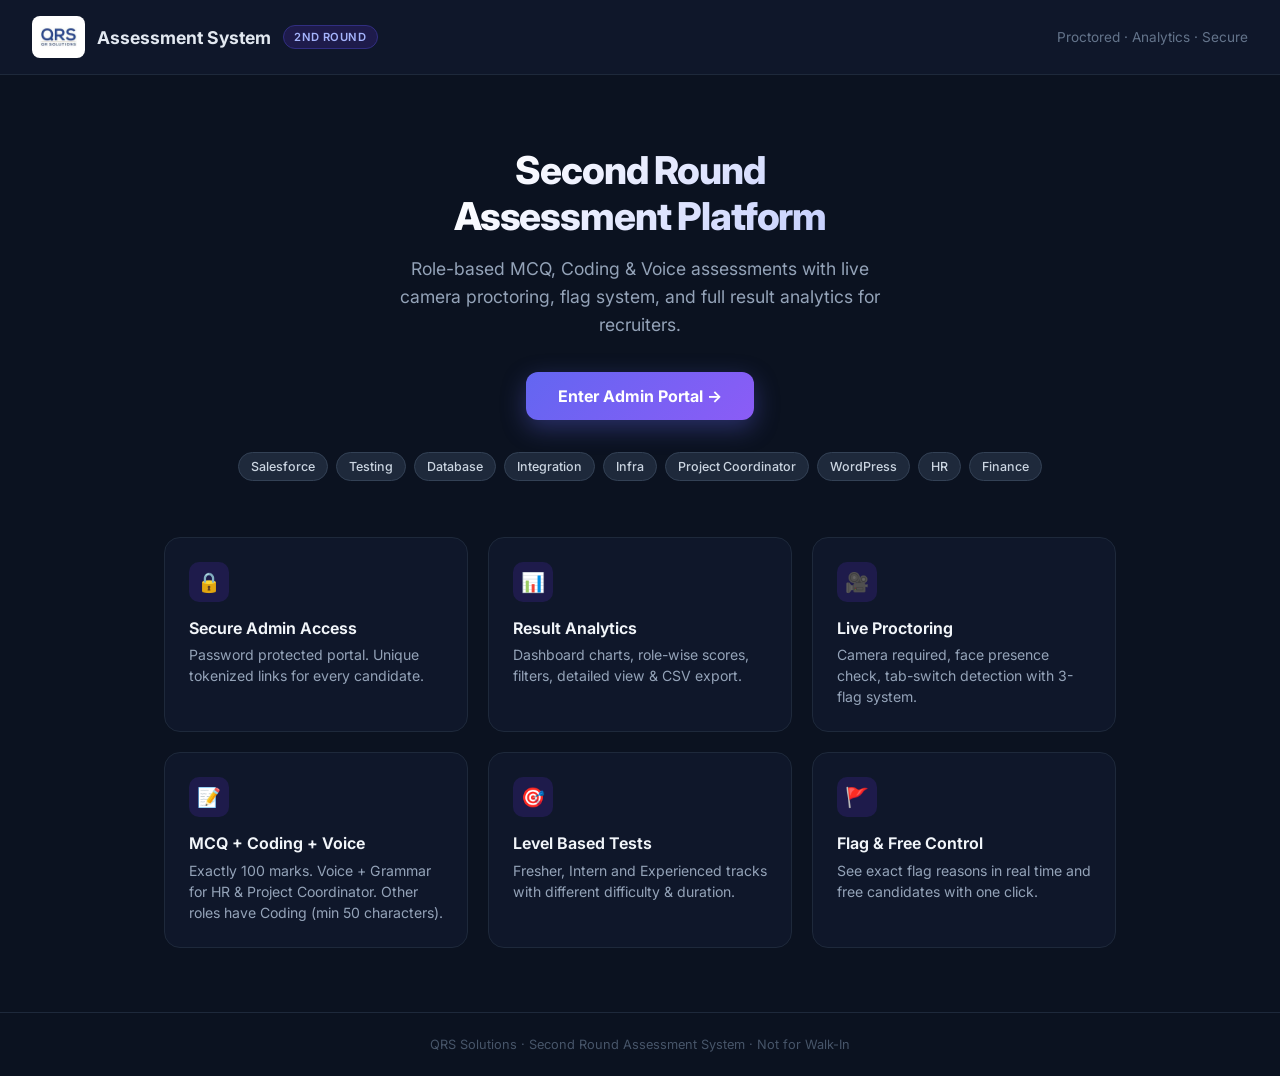
==== index.html @ f503e0c6 "Add files via upload" ====
<!DOCTYPE html>
<html lang="en">
<head>
  <meta charset="UTF-8">
  <meta name="viewport" content="width=device-width, initial-scale=1.0">
  <title>QRS | Second Round Assessment System</title>
  <link href="https://fonts.googleapis.com/css2?family=Inter:wght@400;500;600;700;800&display=swap" rel="stylesheet">
  <style>
    * { box-sizing: border-box; margin: 0; padding: 0; }
    body {
      font-family: 'Inter', system-ui, sans-serif;
      background: #0b1220;
      color: #e2e8f0;
      min-height: 100vh;
    }
    .topbar {
      display: flex;
      justify-content: space-between;
      align-items: center;
      padding: 1rem 2rem;
      border-bottom: 1px solid #1e293b;
      background: #0f172a;
    }
    .brand {
      display: flex;
      align-items: center;
      gap: 0.75rem;
      font-weight: 700;
      font-size: 1.1rem;
    }
    .brand-logo {
      background: linear-gradient(135deg, #6366f1, #8b5cf6);
      width: 36px;
      height: 36px;
      border-radius: 10px;
      display: flex;
      align-items: center;
      justify-content: center;
      font-weight: 800;
      font-size: 0.85rem;
      color: white;
    }
    .badge-round {
      background: #1e1b4b;
      color: #a5b4fc;
      font-size: 0.7rem;
      font-weight: 600;
      padding: 0.25rem 0.65rem;
      border-radius: 999px;
      border: 1px solid #312e81;
      letter-spacing: 0.04em;
    }
    .hero {
      max-width: 900px;
      margin: 0 auto;
      padding: 4.5rem 1.5rem 3rem;
      text-align: center;
    }
    .hero h1 {
      font-size: 2.4rem;
      font-weight: 800;
      letter-spacing: -0.03em;
      line-height: 1.2;
      margin-bottom: 1rem;
      background: linear-gradient(135deg, #fff 30%, #a5b4fc);
      -webkit-background-clip: text;
      -webkit-text-fill-color: transparent;
    }
    .hero p {
      font-size: 1.1rem;
      color: #94a3b8;
      max-width: 520px;
      margin: 0 auto 2rem;
      line-height: 1.6;
    }
    .btn-main {
      display: inline-flex;
      align-items: center;
      gap: 0.5rem;
      background: linear-gradient(135deg, #6366f1, #8b5cf6);
      color: white;
      font-weight: 700;
      font-size: 1rem;
      padding: 0.9rem 2rem;
      border-radius: 12px;
      text-decoration: none;
      border: none;
      cursor: pointer;
      box-shadow: 0 8px 24px rgba(99,102,241,0.35);
      transition: transform 0.15s, box-shadow 0.15s;
    }
    .btn-main:hover {
      transform: translateY(-2px);
      box-shadow: 0 12px 28px rgba(99,102,241,0.45);
    }
    .features {
      display: grid;
      grid-template-columns: repeat(auto-fit, minmax(240px, 1fr));
      gap: 1.25rem;
      max-width: 1000px;
      margin: 0 auto;
      padding: 0 1.5rem 4rem;
    }
    .feature {
      background: #0f172a;
      border: 1px solid #1e293b;
      border-radius: 16px;
      padding: 1.5rem;
      transition: border-color 0.2s;
    }
    .feature:hover { border-color: #3730a3; }
    .feature .icon {
      width: 40px;
      height: 40px;
      background: #1e1b4b;
      border-radius: 10px;
      display: flex;
      align-items: center;
      justify-content: center;
      font-size: 1.2rem;
      margin-bottom: 1rem;
    }
    .feature h3 {
      font-size: 1rem;
      font-weight: 650;
      margin-bottom: 0.4rem;
      color: #f1f5f9;
    }
    .feature p {
      font-size: 0.88rem;
      color: #94a3b8;
      line-height: 1.5;
    }
    .footer {
      text-align: center;
      padding: 1.5rem;
      color: #475569;
      font-size: 0.8rem;
      border-top: 1px solid #1e293b;
    }
    .roles {
      display: flex;
      flex-wrap: wrap;
      gap: 0.5rem;
      justify-content: center;
      margin: 2rem 0 0.5rem;
    }
    .role-tag {
      background: #1e293b;
      color: #cbd5e1;
      font-size: 0.78rem;
      font-weight: 500;
      padding: 0.35rem 0.75rem;
      border-radius: 999px;
      border: 1px solid #334155;
    }
  </style>
</head>
<body>
  <div class="topbar">
    <div class="brand">
      <img src="qrs-logo.png" alt="QRS QR Solutions" style="height:42px;width:auto;background:#fff;border-radius:8px;padding:4px 8px;">
      <span>Assessment System</span>
      <span class="badge-round">2ND ROUND</span>
    </div>
    <div style="font-size:0.85rem;color:#64748b;">Proctored · Analytics · Secure</div>
  </div>

  <div class="hero">
    <h1>Second Round<br>Assessment Platform</h1>
    <p>Role-based MCQ, Coding & Voice assessments with live camera proctoring, flag system, and full result analytics for recruiters.</p>
    <a href="admin.html" class="btn-main">Enter Admin Portal →</a>

    <div class="roles">
      <span class="role-tag">Salesforce</span>
      <span class="role-tag">Testing</span>
      <span class="role-tag">Database</span>
      <span class="role-tag">Integration</span>
      <span class="role-tag">Infra</span>
      <span class="role-tag">Project Coordinator</span>
      <span class="role-tag">WordPress</span>
      <span class="role-tag">HR</span>
      <span class="role-tag">Finance</span>
    </div>
  </div>

  <div class="features">
    <div class="feature">
      <div class="icon">🔒</div>
      <h3>Secure Admin Access</h3>
      <p>Password protected portal. Unique tokenized links for every candidate.</p>
    </div>
    <div class="feature">
      <div class="icon">📊</div>
      <h3>Result Analytics</h3>
      <p>Dashboard charts, role-wise scores, filters, detailed view & CSV export.</p>
    </div>
    <div class="feature">
      <div class="icon">🎥</div>
      <h3>Live Proctoring</h3>
      <p>Camera required, face presence check, tab-switch detection with 3-flag system.</p>
    </div>
    <div class="feature">
      <div class="icon">📝</div>
      <h3>MCQ + Coding + Voice</h3>
      <p>Exactly 100 marks. Voice + Grammar for HR & Project Coordinator. Other roles have Coding (min 50 characters).</p>
    </div>
    <div class="feature">
      <div class="icon">🎯</div>
      <h3>Level Based Tests</h3>
      <p>Fresher, Intern and Experienced tracks with different difficulty & duration.</p>
    </div>
    <div class="feature">
      <div class="icon">🚩</div>
      <h3>Flag & Free Control</h3>
      <p>See exact flag reasons in real time and free candidates with one click.</p>
    </div>
  </div>

  <div class="footer">
    QRS Solutions · Second Round Assessment System · Not for Walk-In
  </div>
</body>
</html>
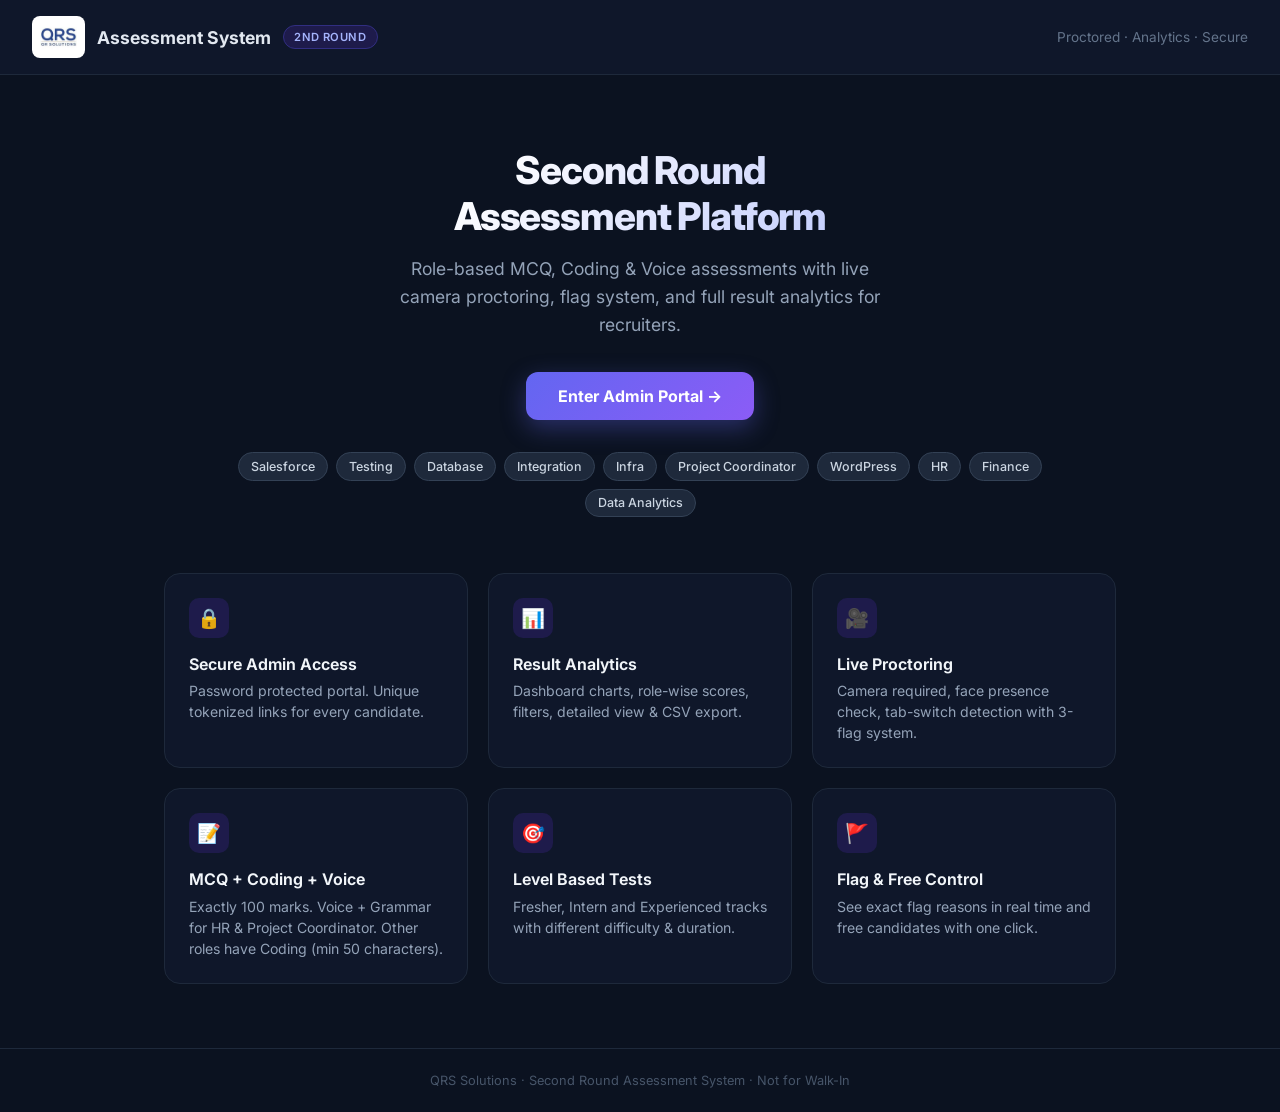
==== commit 9fe7dfd9: "Add files via upload" ====
--- a/index.html
+++ b/index.html
@@ -181,6 +181,7 @@
       <span class="role-tag">WordPress</span>
       <span class="role-tag">HR</span>
       <span class="role-tag">Finance</span>
+      <span class="role-tag">Data Analytics</span>
     </div>
   </div>
 
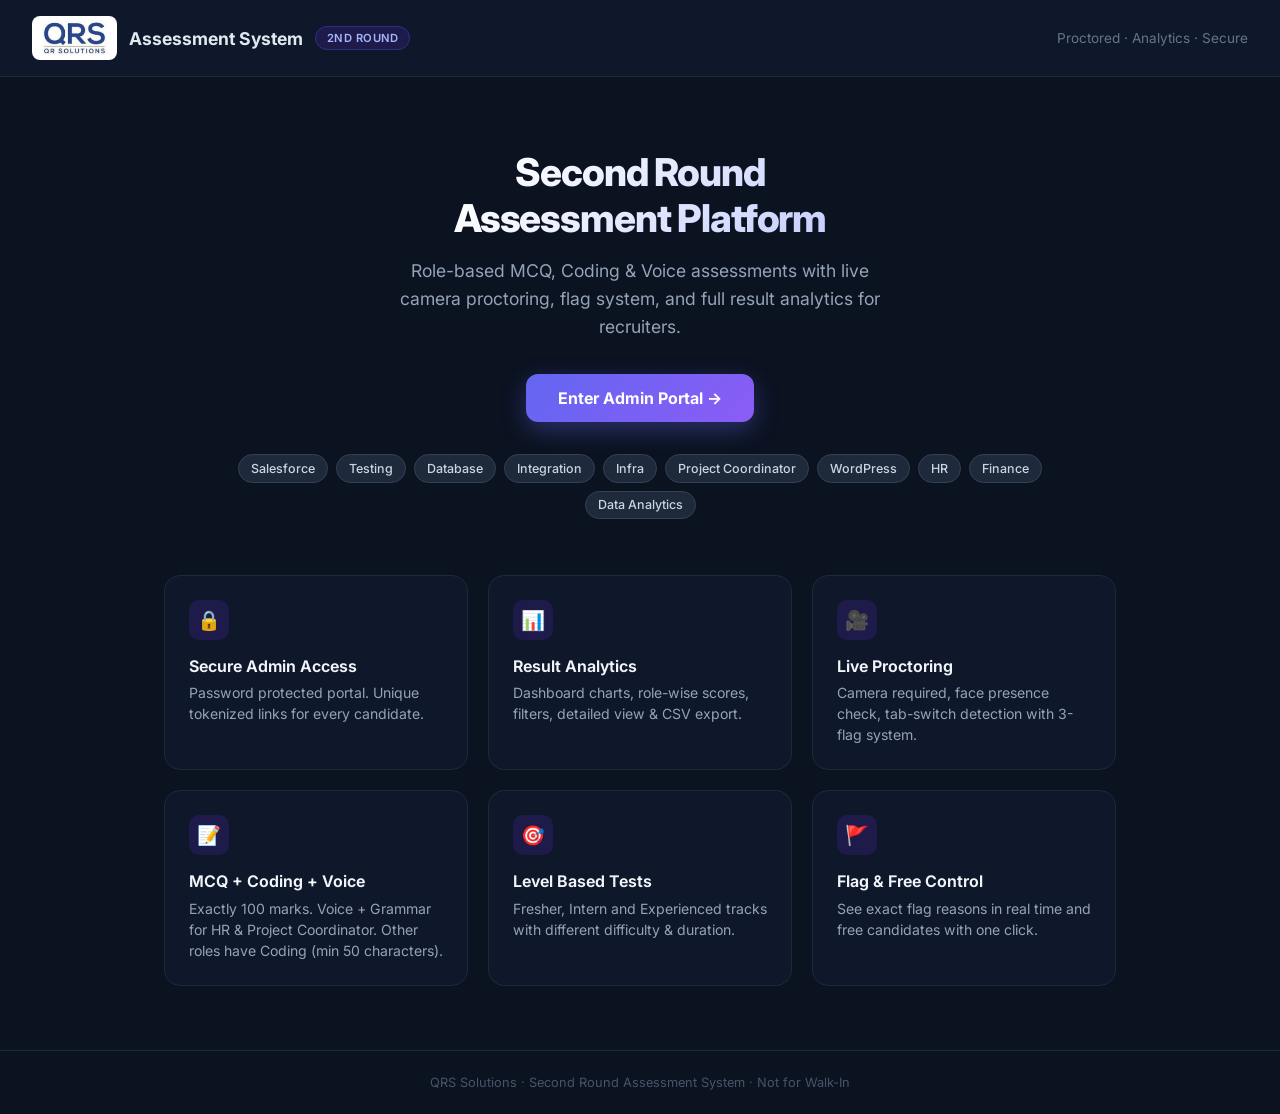
==== commit 54632a07: "Initial commit" ====
--- a/index.html
+++ b/index.html
@@ -159,7 +159,7 @@
 <body>
   <div class="topbar">
     <div class="brand">
-      <img src="qrs-logo.png" alt="QRS QR Solutions" style="height:42px;width:auto;background:#fff;border-radius:8px;padding:4px 8px;">
+      <img src="qrs-logo.png" alt="QRS QR Solutions" style="height:44px;width:auto;background:#fff;border-radius:8px;padding:4px 10px;">
       <span>Assessment System</span>
       <span class="badge-round">2ND ROUND</span>
     </div>
